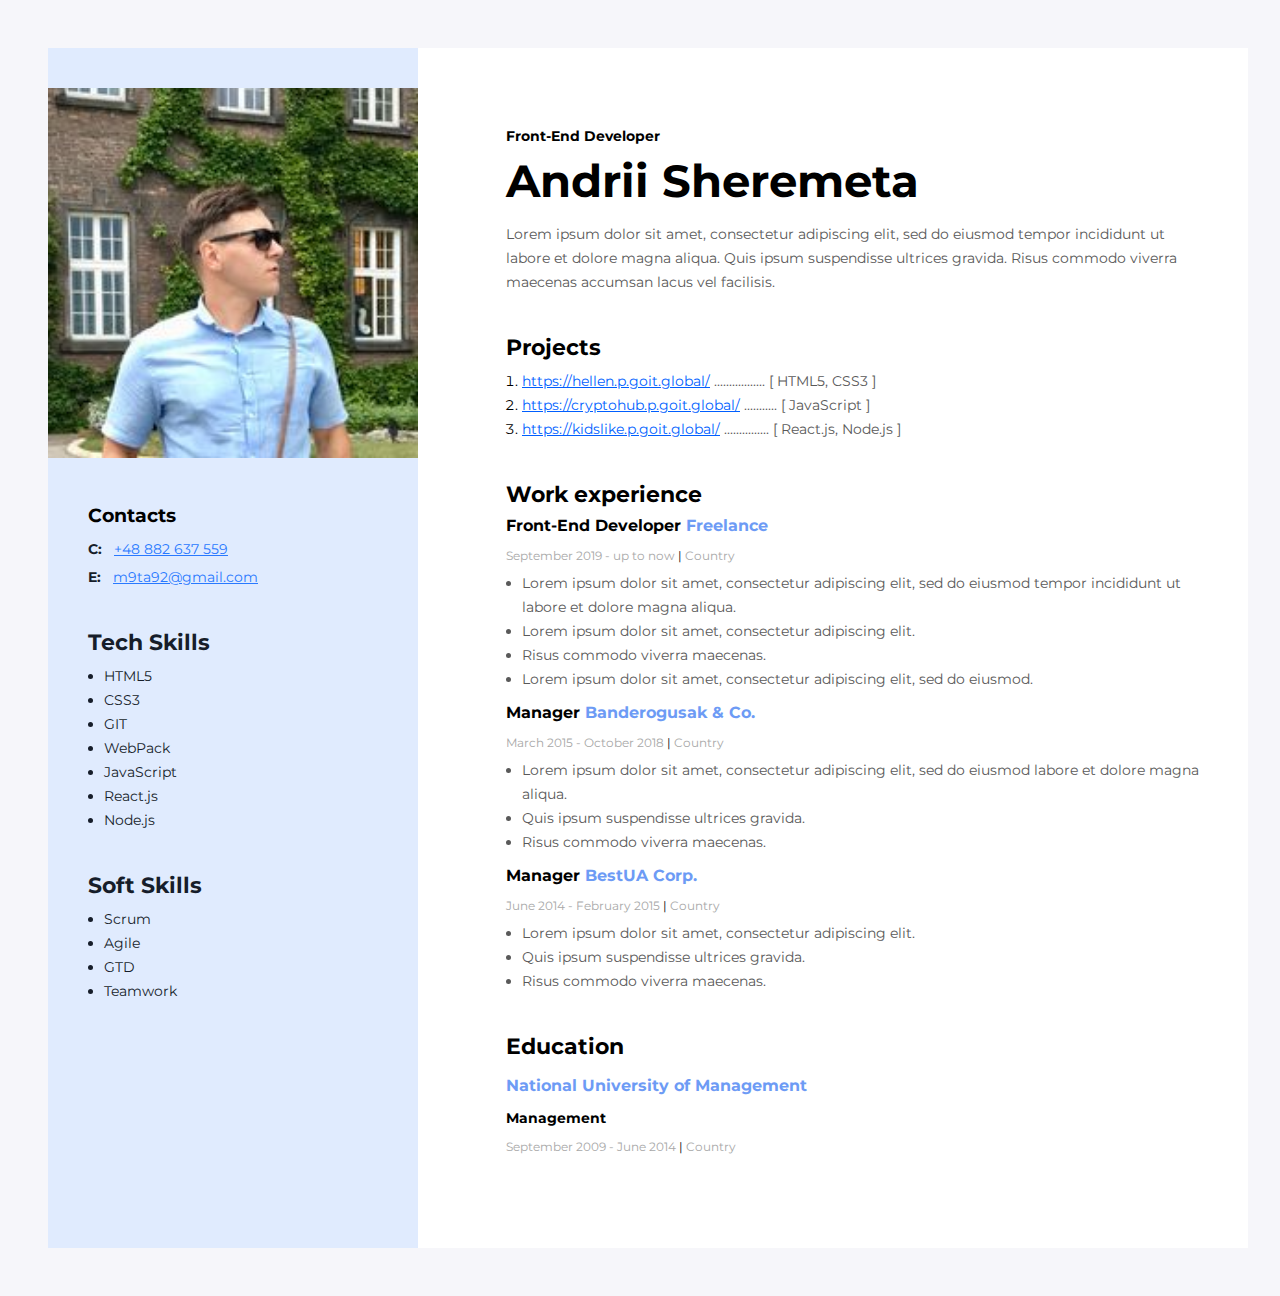
==== index.html @ d18125f0 "Add files via upload" ====
<!DOCTYPE html>
<html lang="en">

<head>
    <meta charset="UTF-8">
    <meta name="viewport" content="width=device-width, initial-scale=1.0">
    <title>my_resume</title>

    <link rel="preconnect" href="https://fonts.googleapis.com">
    <link rel="preconnect" href="https://fonts.gstatic.com" crossorigin>
    <link href="https://fonts.googleapis.com/css2?family=Montserrat:ital,wght@0,100..900;1,100..900&display=swap"
        rel="stylesheet">
    <link rel="stylesheet" href="css/styles.css">
</head>

<body>
    <!-- Wrapper -->
    <div class="wrapper">
        <!--Main content-->
        <div class="main-content">
            <!--My info-->
            <div class="my-info">
                <h2 class="my-profession">Front-End Developer</h2>
                <h1 class="my-name">Andrii Sheremeta</h1>
                <P class="my-descr">Lorem ipsum dolor sit amet, consectetur adipiscing elit, sed do eiusmod tempor
                    incididunt ut labore
                    et dolore magna aliqua. Quis ipsum suspendisse ultrices gravida. Risus commodo viverra maecenas
                    accumsan lacus vel facilisis. </P>
            </div>
            <!--My projects-->
            <div class="my-projects">
                <h3 class="my-projects-title">Projects</h3>
                <ol class="my-projects-list">
                    <li class="my-projects-item">
                        <a class="my-projects-item-link" href="https://hellen.p.goit.global/"
                            target="_blank">https://hellen.p.goit.global/</a>

                        <span class="my-projects-item-tech">.................
                            [ HTML5, CSS3 ]</span>
                    </li>
                    <li class="my-projects-item">
                        <a class="my-projects-item-link" href="https://cryptohub.p.goit.global/"
                            target="_blank">https://cryptohub.p.goit.global/</a>
                        <span class="my-projects-item-tech">...........
                            [ JavaScript ]</span>

                    </li>
                    <li class="my-projects-item">
                        <a class="my-projects-item-link" href="https://kidslike.p.goit.global/"
                            target="_blank">https://kidslike.p.goit.global/</a>
                        <span class="my-projects-item-tech">...............
                            [ React.js, Node.js ]</span>

                    </li>
                </ol>
            </div>
            <!--Work experience-->
            <div class="work-experience">
                <h3 class="work-experience-title">Work experience</h3>
                <!--Company 1-->
                <div class="work-experience-container">
                    <h4 class="work-experience-company">Front-End Developer <span class="company-name">Freelance</span>
                    </h4>
                    <p class="work-experience-period">September 2019 - up to now <span
                            class="work-experience-period-separator">|</span> Country</p>
                    <ul class="work-experience-duties-list">
                        <li class="work-experience-duties-item">Lorem ipsum dolor sit amet, consectetur adipiscing elit,
                            sed do eiusmod tempor incididunt ut
                            labore et dolore magna aliqua. </li>
                        <li class="work-experience-duties-item">Lorem ipsum dolor sit amet, consectetur adipiscing elit.
                        </li>
                        <li class="work-experience-duties-item">Risus commodo viverra maecenas. </li>
                        <li class="work-experience-duties-item">Lorem ipsum dolor sit amet, consectetur adipiscing elit,
                            sed do eiusmod.</li>
                    </ul>
                </div>
                <!--Company 2-->
                <div class="work-experience-container">
                    <h4 class="work-experience-company">Manager <span class="company-name">Banderogusak & Co.</span>
                    </h4>
                    <p class="work-experience-period">March 2015 - October 2018 <span
                            class="work-experience-period-separator">|</span> Country</p>
                    <ul class="work-experience-duties-list">
                        <li class="work-experience-duties-item">Lorem ipsum dolor sit amet, consectetur adipiscing elit,
                            sed do eiusmod labore et dolore
                            magna aliqua.</li>
                        <li class="work-experience-duties-item">Quis ipsum suspendisse ultrices gravida.</li>
                        <li class="work-experience-duties-item">Risus commodo viverra maecenas. </li>
                    </ul>
                </div>
                <!--Company 3-->
                <div class="work-experience-container">
                    <h4 class="work-experience-company">Manager <span class="company-name">BestUA Corp.</span></h4>
                    <p class="work-experience-period">June 2014 - February 2015 <span
                            class="work-experience-period-separator">|</span> Country</p>
                    <ul class="work-experience-duties-list">
                        <li class="work-experience-duties-item">Lorem ipsum dolor sit amet, consectetur adipiscing elit.
                        </li>
                        <li class="work-experience-duties-item">Quis ipsum suspendisse ultrices gravida.</li>
                        <li class="work-experience-duties-item">Risus commodo viverra maecenas. </li>
                    </ul>
                </div>
            </div>
            <!--Education-->
            <div class="education">
                <h3 class="education-title">Education</h3>
                <p class="education-school">National University of Management</p>
                <p class="education-profession">Management</p>
                <p class="education-period">September 2009 - June 2014
                    <span class="education-period-separator">|</span>
                    Country
                </p>
            </div>
        </div>
        <!--Sidebar-->
        <aside class="sidebar">
            <img src="img/my photo.jpg" alt="My photo" width="370">
            <div class="sidebar-content">

                <!--Contacts-->
                <div class="contacts-container">
                    <h3 class="contacts-title">Contacts</h3>
                    <p class="contacts-item">
                        <span class="contacts-type">C:</span>
                        <a class="contacts-link" href="tel:+48882637559">+48 882 637 559</a>
                    </p>
                    <p class="contacts-item">
                        <span class="contacts-type">E:</span>
                        <a class="contacts-link" href="m9ta92@gmail.com">m9ta92@gmail.com</a>
                    </p>
                </div>
                <!--Tech skills-->
                <div class="tech-skills">
                    <h3 class="tech-skills-title">Tech Skills</h3>
                    <ul class="tech-skills-list">
                        <li class="tech-skills-list-item">HTML5</li>
                        <li class="tech-skills-list-item">CSS3</li>
                        <li class="tech-skills-list-item">GIT</li>
                        <li class="tech-skills-list-item">WebPack</li>
                        <li class="tech-skills-list-item">JavaScript</li>
                        <li class="tech-skills-list-item">React.js</li>
                        <li class="tech-skills-list-item">Node.js</li>
                    </ul>
                </div>
                <!--Soft Skills-->
                <div class="soft-skills">
                    <h3 class="soft-skills-title">Soft Skills</h3>
                    <ul class="soft-skills-list">
                        <li class="soft-skills-list-item">Scrum</li>
                        <li class="soft-skills-list-item">Agile</li>
                        <li class="soft-skills-list-item">GTD</li>
                        <li class="soft-skills-list-item">Teamwork</li>
                    </ul>
                </div>
            </div>
        </aside>
    </div>
</body>

</html>
---- css/styles.css ----
body {
    background: #F6F6FA;
    padding: 40px 40px 40px 40px;
    font-family: "Montserrat", sans-serif;
}

ul {
    margin-top: 0;
    margin-bottom: 0;
}

ol {
    margin-top: 0;
    margin-bottom: 0;
}

.wrapper {
    background-color: white;
    display: flex;
    flex-direction: row-reverse;
    width: 1200px;
    height: 1200px;
    margin: 0 auto;
}

.main-content {
    padding-left: 88px;
    padding-top: 80px;
    padding-right: 40px;
    padding-bottom: 80px;
    box-sizing: border-box;
}

.sidebar {
    background-color: #E0EBFE;
    padding-top: 40px;
    padding-bottom: 40 px;
    box-sizing: border-box;
    width: 370px;
}

.sidebar-content {
    padding-left: 40px;
    padding-top: 40px;
    padding-right: 40px;
    box-sizing: border-box;
}

.contacts-title {
    color: #161D2A font-size: 22px;
    line-height: 27px;
    font-weight: 700;
    margin-top: 0;
    margin-bottom: 8px;
}

.contacts-type {
    font-family: 'Montserrat';
    font-style: normal;
    font-weight: 700;
    font-size: 14px;
    line-height: 24px;
    color: #161D2A;
    margin-right: 8px;
}

.contacts-link {
    font-family: 'Montserrat';
    font-style: normal;
    font-weight: 400;
    font-size: 14px;
    line-height: 24px;
    color: #2979ff;
}

.contacts-item {
    margin-top: 0;
    margin-bottom: 4px;
}

.contacts-container {
    margin-bottom: 40px;
}

.tech-skills {
    margin-bottom: 40px;

}

.tech-skills-title {
    font-family: 'Montserrat';
    font-style: normal;
    font-weight: 700;
    font-size: 22px;
    line-height: 27px;
    color: #161D2A;
    margin-top: 0;
    margin-bottom: 8px;
}

.tech-skills-list {
    padding-left: 16px;
    font-family: 'Montserrat';
    font-style: normal;
    font-weight: 400;
    font-size: 14px;
    line-height: 24px;
    color: #161D2A;
}

.tech-skills-list-item {
    font-family: 'Montserrat';
    font-style: normal;
    font-weight: 400;
    font-size: 14px;
    line-height: 24px;
    color: #161D2A;
}

.soft-skills {
    margin-bottom: 40px;
}

.soft-skills-title {
    font-family: 'Montserrat';
    font-style: normal;
    font-weight: 700;
    font-size: 22px;
    line-height: 27px;
    color: #161D2A;
    margin-top: 0;
    margin-bottom: 8px;
}

.soft-skills-list {
    font-family: 'Montserrat';
    font-style: normal;
    font-weight: 400;
    font-size: 14px;
    line-height: 24px;
    color: #161D2A;
    padding-left: 16px;
}

.soft-skills-list-item {
    font-family: 'Montserrat';
    font-style: normal;
    font-weight: 400;
    font-size: 14px;
    line-height: 24px;
    color: #161D2A;
}

/* Main content staly */

.my-profession {
    font-weight: 700;
    font-size: 14px;
    line-height: 17px;
    color: #000000;

    margin-top: 0;
    margin-bottom: 8px;
}

.my-name {
    font-weight: 700;
    font-size: 45px;
    line-height: 55px;
    color: #000000;
    margin-top: 0;
    margin-bottom: 12px;
}

.my-descr {
    font-weight: 400;
    font-size: 14px;
    line-height: 24px;
    color: #595959;
}

.my-info {
    margin-bottom: 40px;
}

/* My projects */

.my-projects-title {
    font-weight: 700;
    font-size: 22px;
    line-height: 27px;
    color: #000000;
    margin-top: 0;
    margin-bottom: 8px;
}

.my-projects-list {
    padding-left: 16px;
    font-family: 'Montserrat';
    font-style: normal;
    font-weight: 700;
    font-size: 14px;
    line-height: 24px;


}

.my-projects-item {
    font-weight: 400;
    font-size: 14px;
    line-height: 24px;
}

.my-projects-item-link {
    font-weight: 400;
    font-size: 14px;
    line-height: 24px;
    text-decoration-line: underline;
    color: #005FFF;
}

.my-projects-item-tech {
    font-weight: 400;
    font-size: 14px;
    line-height: 24px;
    color: #595959;
}

.my-projects {
    margin-bottom: 40px;
}

/* Work Experience */

.work-experience-title {
    font-weight: 700;
    font-size: 22px;
    line-height: 27px;
    color: #000000;
    margin-top: 0;
    margin-bottom: 8px;
}

.work-experience-company {
    font-weight: 700;
    font-size: 16px;
    line-height: 20px;
    color: #000000;
    margin-top: 0;
    margin-bottom: 12px;
}

.company-name {
    color: #6D9BF5;
}

.work-experience-period {
    font-weight: 400;
    font-size: 12px;
    line-height: 15px;
    color: #A8A8A8;
    margin-bottom: 8px;
}

.work-experience-period-separator {
    color: #000000;

}


.work-experience-duties-list {
    padding-left: 16px;
}

.work-experience-duties-item {
    font-weight: 400;
    font-size: 14px;
    line-height: 24px;
    color: #595959;
}

.work-experience-container {
    margin-bottom: 12px;
}

.work-experience {
    margin-bottom: 40px;
}

/* Education */

.education-title {
    font-weight: 700;
    font-size: 22px;
    line-height: 27px;
    color: #000000;
    margin-top: 0;
    margin-bottom: 8px;
}

.education-school {
    font-weight: 700;
    font-size: 16px;
    line-height: 20px;
    color: #6D9BF5;
    margin-bottom: 8px;
}

.education-profession {
    font-weight: 700;
    font-size: 14px;
    line-height: 17px;
    color: #000000;
    margin-bottom: 8px;
}

.education-period {
    font-weight: 400;
    font-size: 12px;
    line-height: 15px;
    color: #A8A8A8;
}

.education-period-separator {
    color: #000000;
}
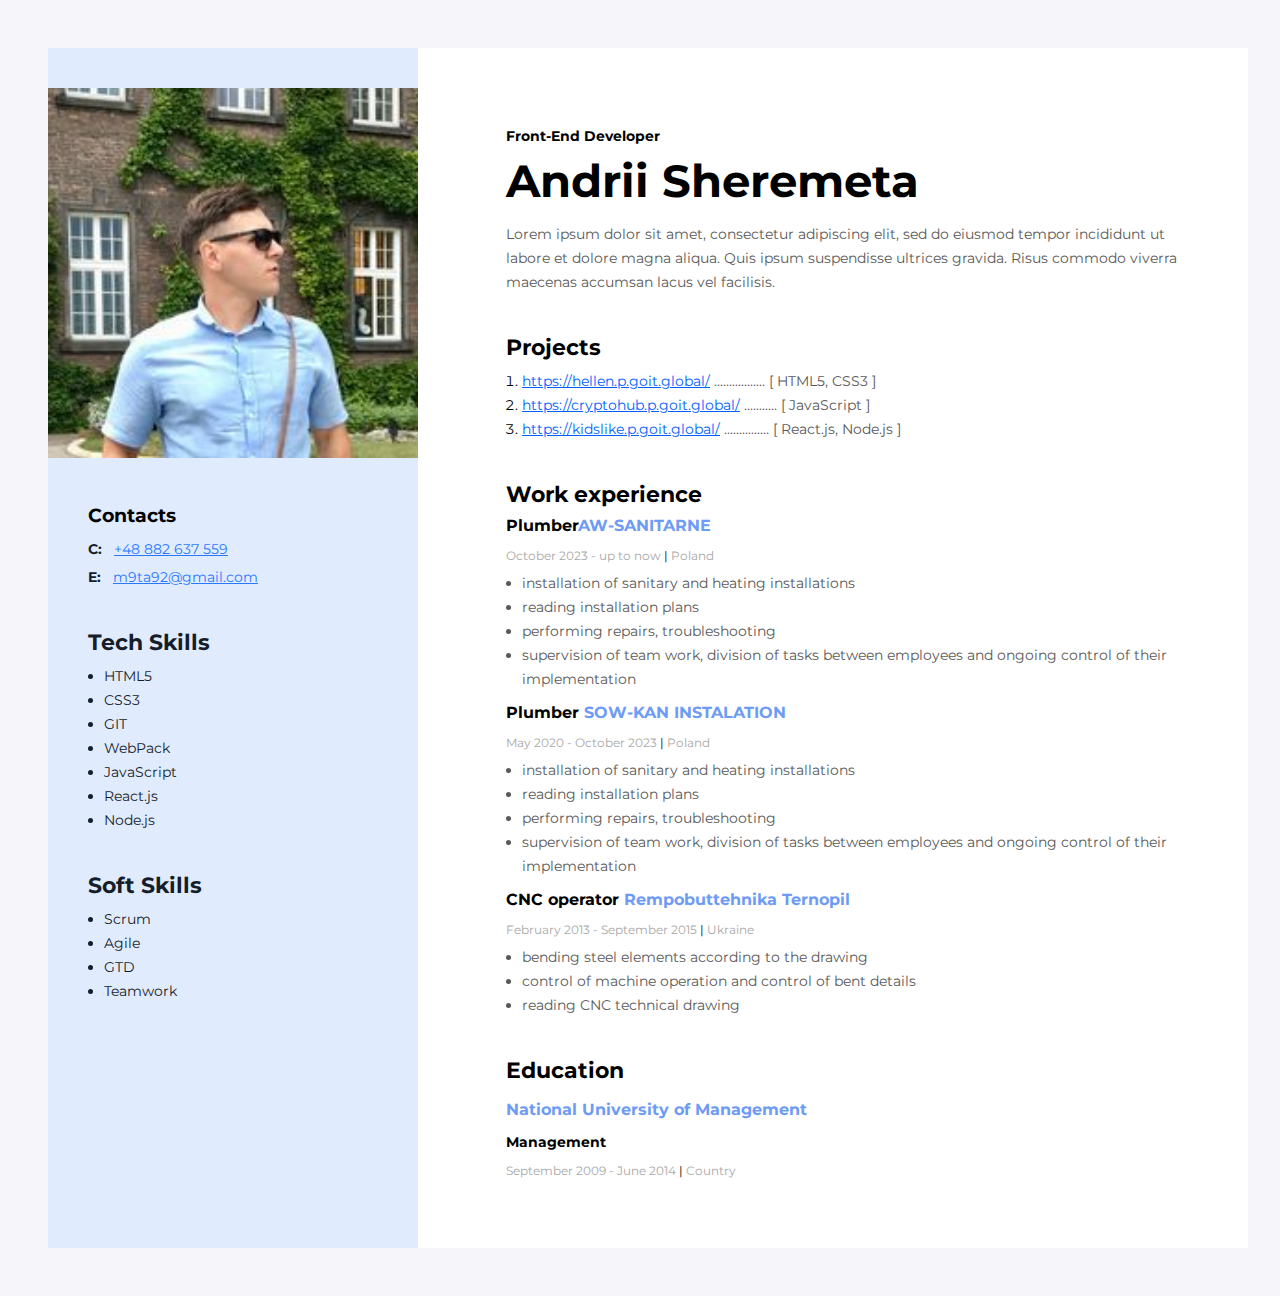
==== commit 5c54de38: "Add files via upload" ====
--- a/index.html
+++ b/index.html
@@ -59,45 +59,43 @@
                 <h3 class="work-experience-title">Work experience</h3>
                 <!--Company 1-->
                 <div class="work-experience-container">
-                    <h4 class="work-experience-company">Front-End Developer <span class="company-name">Freelance</span>
+                    <h4 class="work-experience-company">Plumber<span class="company-name">AW-SANITARNE</span>
                     </h4>
-                    <p class="work-experience-period">September 2019 - up to now <span
-                            class="work-experience-period-separator">|</span> Country</p>
+                    <p class="work-experience-period">October 2023 - up to now <span
+                            class="work-experience-period-separator">|</span> Poland</p>
                     <ul class="work-experience-duties-list">
-                        <li class="work-experience-duties-item">Lorem ipsum dolor sit amet, consectetur adipiscing elit,
-                            sed do eiusmod tempor incididunt ut
-                            labore et dolore magna aliqua. </li>
-                        <li class="work-experience-duties-item">Lorem ipsum dolor sit amet, consectetur adipiscing elit.
-                        </li>
-                        <li class="work-experience-duties-item">Risus commodo viverra maecenas. </li>
-                        <li class="work-experience-duties-item">Lorem ipsum dolor sit amet, consectetur adipiscing elit,
-                            sed do eiusmod.</li>
+                        <li class="work-experience-duties-item">installation of sanitary and heating installations</li>
+                        <li class="work-experience-duties-item">reading installation plans</li>
+                        <li class="work-experience-duties-item">performing repairs, troubleshooting</li>
+                        <li class="work-experience-duties-item">supervision of team work, division of tasks between
+                            employees and ongoing control of their implementation</li>
                     </ul>
                 </div>
                 <!--Company 2-->
                 <div class="work-experience-container">
-                    <h4 class="work-experience-company">Manager <span class="company-name">Banderogusak & Co.</span>
+                    <h4 class="work-experience-company">Plumber <span class="company-name">SOW-KAN INSTALATION</span>
                     </h4>
-                    <p class="work-experience-period">March 2015 - October 2018 <span
-                            class="work-experience-period-separator">|</span> Country</p>
+                    <p class="work-experience-period">May 2020 - October 2023 <span
+                            class="work-experience-period-separator">|</span> Poland</p>
                     <ul class="work-experience-duties-list">
-                        <li class="work-experience-duties-item">Lorem ipsum dolor sit amet, consectetur adipiscing elit,
-                            sed do eiusmod labore et dolore
-                            magna aliqua.</li>
-                        <li class="work-experience-duties-item">Quis ipsum suspendisse ultrices gravida.</li>
-                        <li class="work-experience-duties-item">Risus commodo viverra maecenas. </li>
+                        <li class="work-experience-duties-item">installation of sanitary and heating installations</li>
+                        <li class="work-experience-duties-item">reading installation plans</li>
+                        <li class="work-experience-duties-item">performing repairs, troubleshooting</li>
+                        <li class="work-experience-duties-item">supervision of team work, division of tasks between
+                            employees and ongoing control of their implementation</li>
                     </ul>
                 </div>
                 <!--Company 3-->
                 <div class="work-experience-container">
-                    <h4 class="work-experience-company">Manager <span class="company-name">BestUA Corp.</span></h4>
-                    <p class="work-experience-period">June 2014 - February 2015 <span
-                            class="work-experience-period-separator">|</span> Country</p>
+                    <h4 class="work-experience-company">CNC operator <span class="company-name">Rempobuttehnika
+                            Ternopil</span></h4>
+                    <p class="work-experience-period">February 2013 - September 2015 <span
+                            class="work-experience-period-separator">|</span> Ukraine</p>
                     <ul class="work-experience-duties-list">
-                        <li class="work-experience-duties-item">Lorem ipsum dolor sit amet, consectetur adipiscing elit.
+                        <li class="work-experience-duties-item">bending steel elements according to the drawing</li>
+                        <li class="work-experience-duties-item">control of machine operation and control of bent details
                         </li>
-                        <li class="work-experience-duties-item">Quis ipsum suspendisse ultrices gravida.</li>
-                        <li class="work-experience-duties-item">Risus commodo viverra maecenas. </li>
+                        <li class="work-experience-duties-item">reading CNC technical drawing</li>
                     </ul>
                 </div>
             </div>
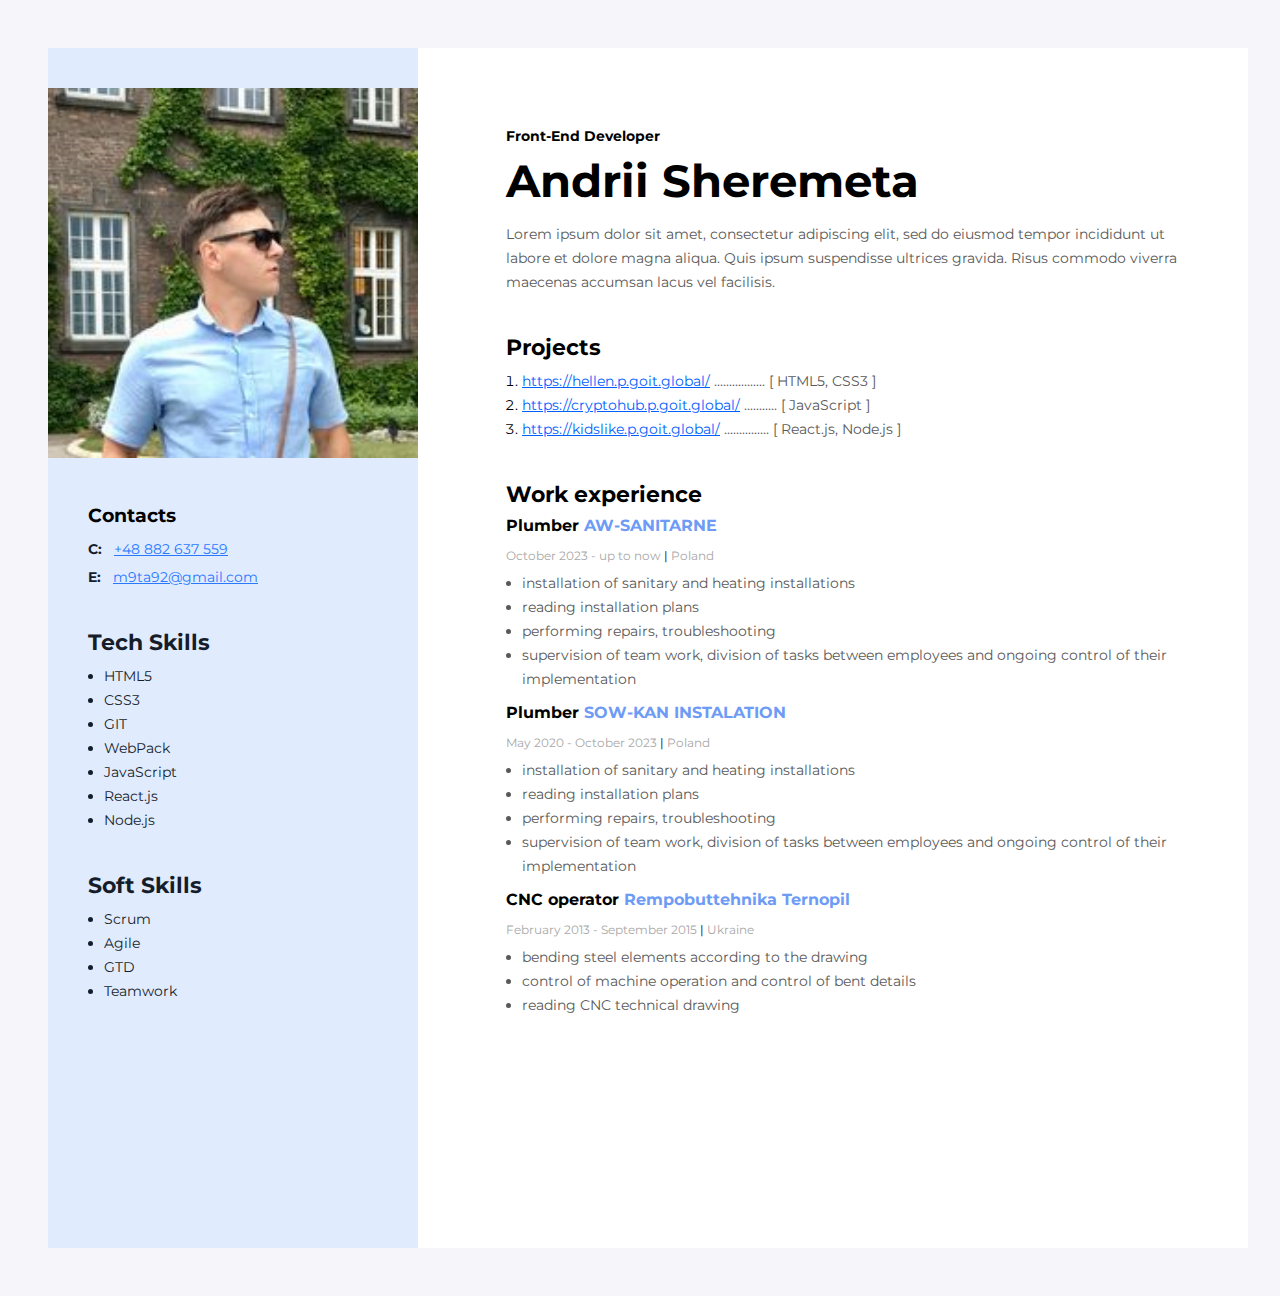
==== commit 14141538: "Update index.html" ====
--- a/index.html
+++ b/index.html
@@ -59,7 +59,7 @@
                 <h3 class="work-experience-title">Work experience</h3>
                 <!--Company 1-->
                 <div class="work-experience-container">
-                    <h4 class="work-experience-company">Plumber<span class="company-name">AW-SANITARNE</span>
+                    <h4 class="work-experience-company">Plumber <span class="company-name">AW-SANITARNE</span>
                     </h4>
                     <p class="work-experience-period">October 2023 - up to now <span
                             class="work-experience-period-separator">|</span> Poland</p>
@@ -100,15 +100,7 @@
                 </div>
             </div>
             <!--Education-->
-            <div class="education">
-                <h3 class="education-title">Education</h3>
-                <p class="education-school">National University of Management</p>
-                <p class="education-profession">Management</p>
-                <p class="education-period">September 2009 - June 2014
-                    <span class="education-period-separator">|</span>
-                    Country
-                </p>
-            </div>
+            
         </div>
         <!--Sidebar-->
         <aside class="sidebar">
@@ -155,4 +147,4 @@
     </div>
 </body>
 
-</html>+</html>
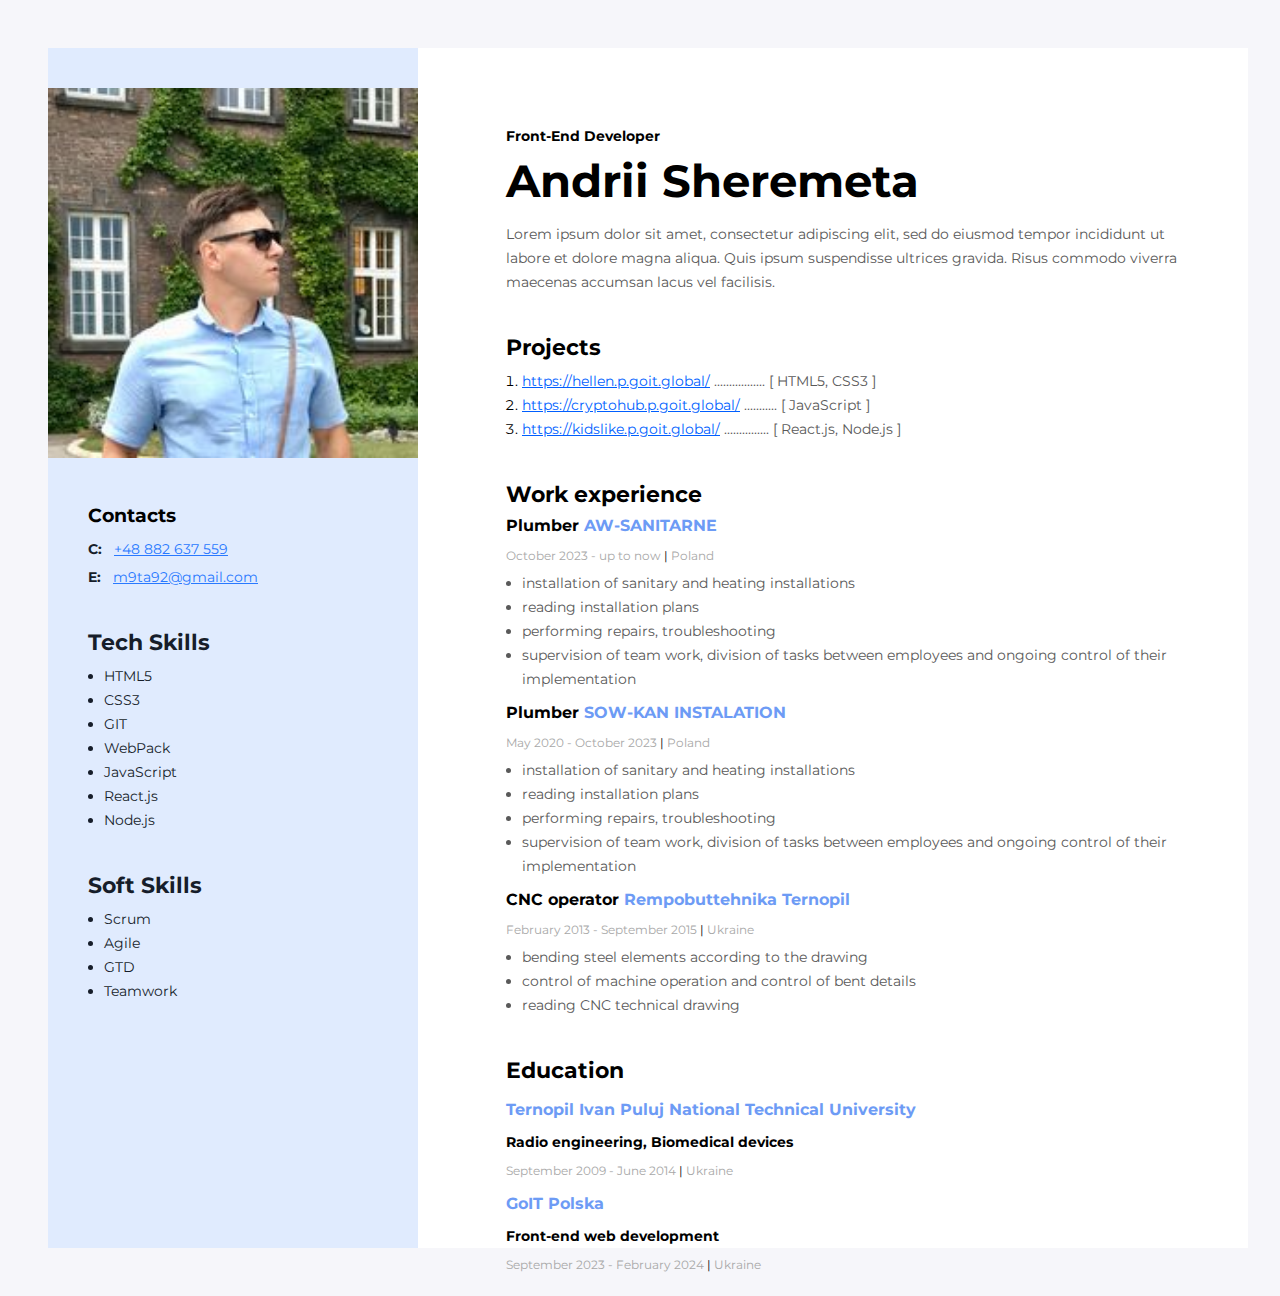
==== commit 34ef7806: "Update index.html" ====
--- a/index.html
+++ b/index.html
@@ -100,7 +100,23 @@
                 </div>
             </div>
             <!--Education-->
-            
+            <div class="education">
+                <h3 class="education-title">Education</h3>
+
+                <!-- 1 -->
+                <p class="education-school">Ternopil Ivan Puluj National Technical University</p>
+                <p class="education-profession">Radio engineering, Biomedical devices</p>
+                <p class="education-period">September 2009 - June 2014
+                    <span class="education-period-separator">|</span>
+                    Ukraine
+                </p>
+                <!-- 2 -->
+                <p class="education-school">GoIT Polska</p>
+                <p class="education-profession">Front-end web development</p>
+                <p class="education-period">September 2023 - February 2024
+                    <span class="education-period-separator">|</span>
+                    Ukraine
+            </div>
         </div>
         <!--Sidebar-->
         <aside class="sidebar">
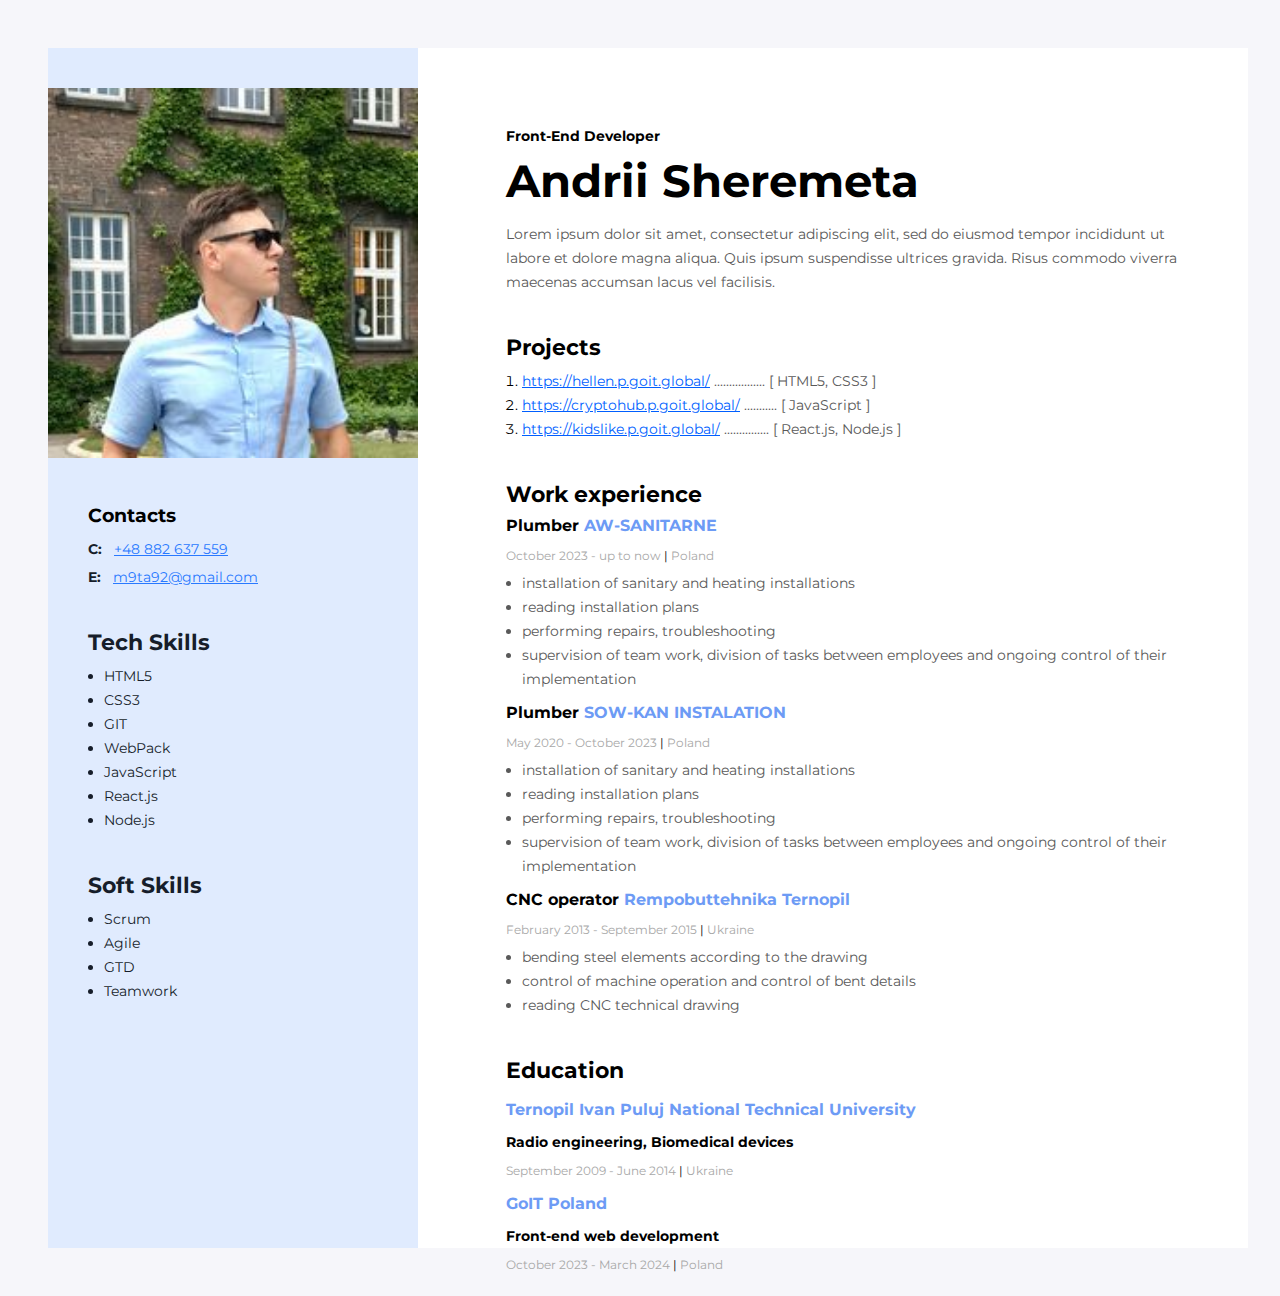
==== commit c1d8cf92: "Add files via upload" ====
--- a/index.html
+++ b/index.html
@@ -102,7 +102,6 @@
             <!--Education-->
             <div class="education">
                 <h3 class="education-title">Education</h3>
-
                 <!-- 1 -->
                 <p class="education-school">Ternopil Ivan Puluj National Technical University</p>
                 <p class="education-profession">Radio engineering, Biomedical devices</p>
@@ -111,11 +110,11 @@
                     Ukraine
                 </p>
                 <!-- 2 -->
-                <p class="education-school">GoIT Polska</p>
+                <p class="education-school">GoIT Poland</p>
                 <p class="education-profession">Front-end web development</p>
-                <p class="education-period">September 2023 - February 2024
+                <p class="education-period">October 2023 - March 2024
                     <span class="education-period-separator">|</span>
-                    Ukraine
+                    Poland
             </div>
         </div>
         <!--Sidebar-->
@@ -163,4 +162,4 @@
     </div>
 </body>
 
-</html>
+</html>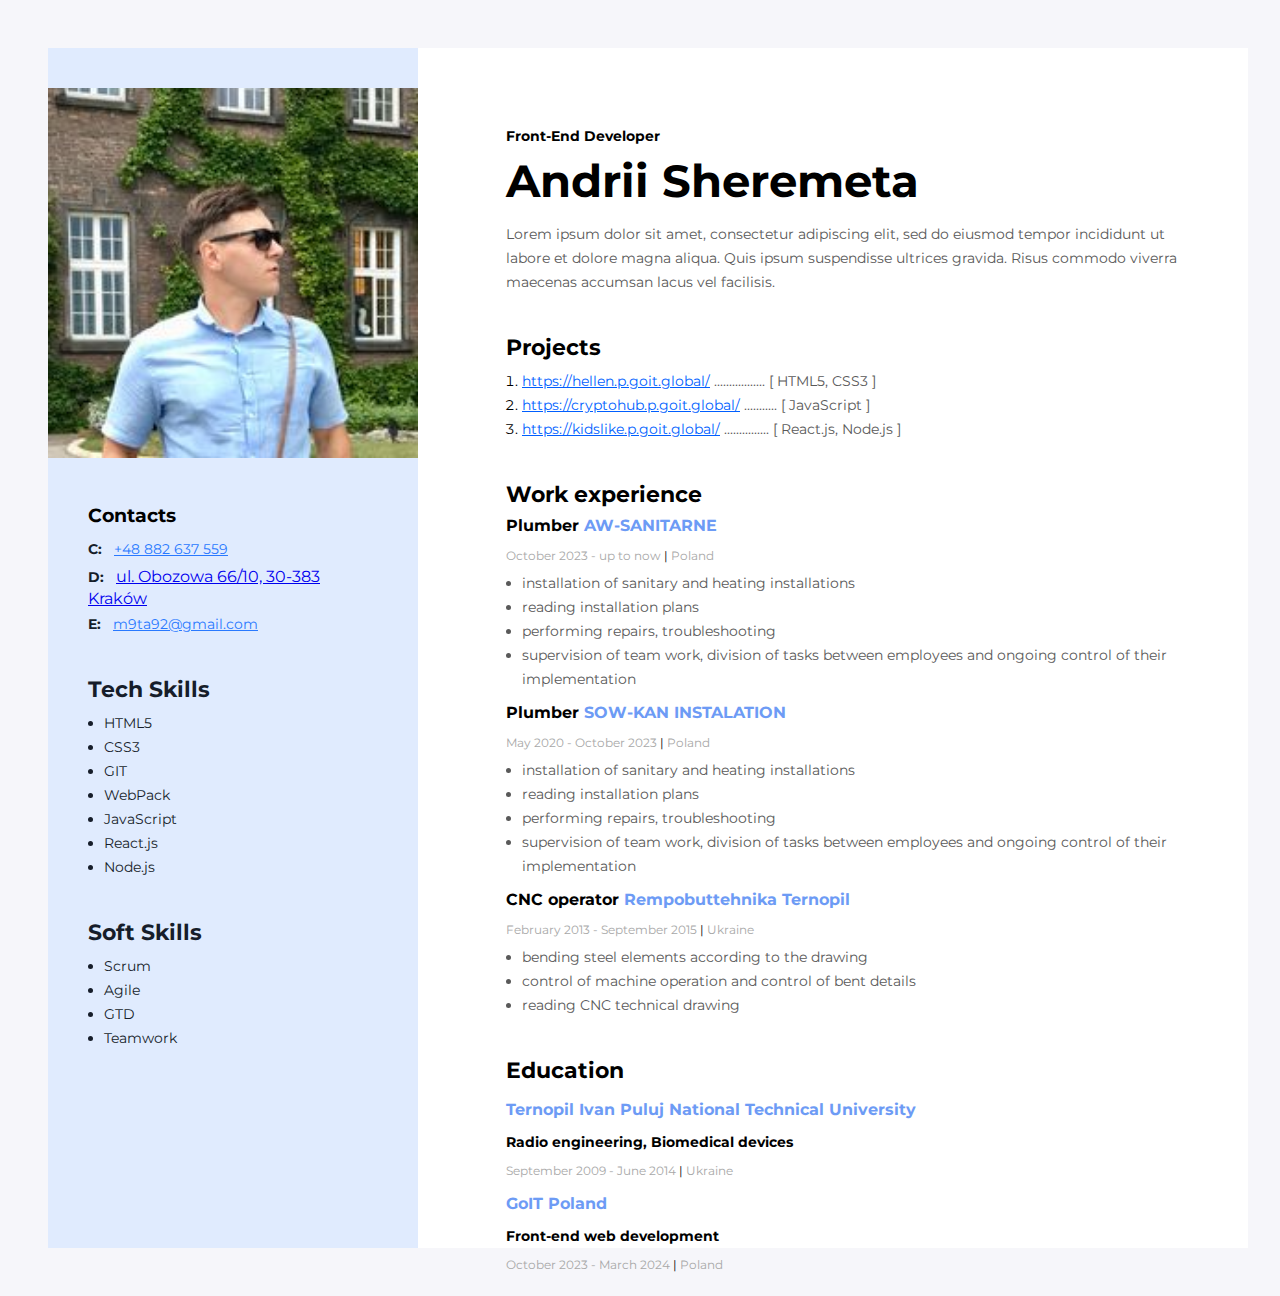
==== commit bb33918f: "Add files via upload" ====
--- a/index.html
+++ b/index.html
@@ -129,6 +129,13 @@
                         <span class="contacts-type">C:</span>
                         <a class="contacts-link" href="tel:+48882637559">+48 882 637 559</a>
                     </p>
+
+                    <p class="contacts-item">
+                        <span class="contacts-type">D:</span>
+                        <a href="https://maps.app.goo.gl/ogVHrDyvKFqKVFa96" target="_blank">ul. Obozowa 66/10, 30-383
+                            Kraków</a>
+                    </p>
+
                     <p class="contacts-item">
                         <span class="contacts-type">E:</span>
                         <a class="contacts-link" href="m9ta92@gmail.com">m9ta92@gmail.com</a>
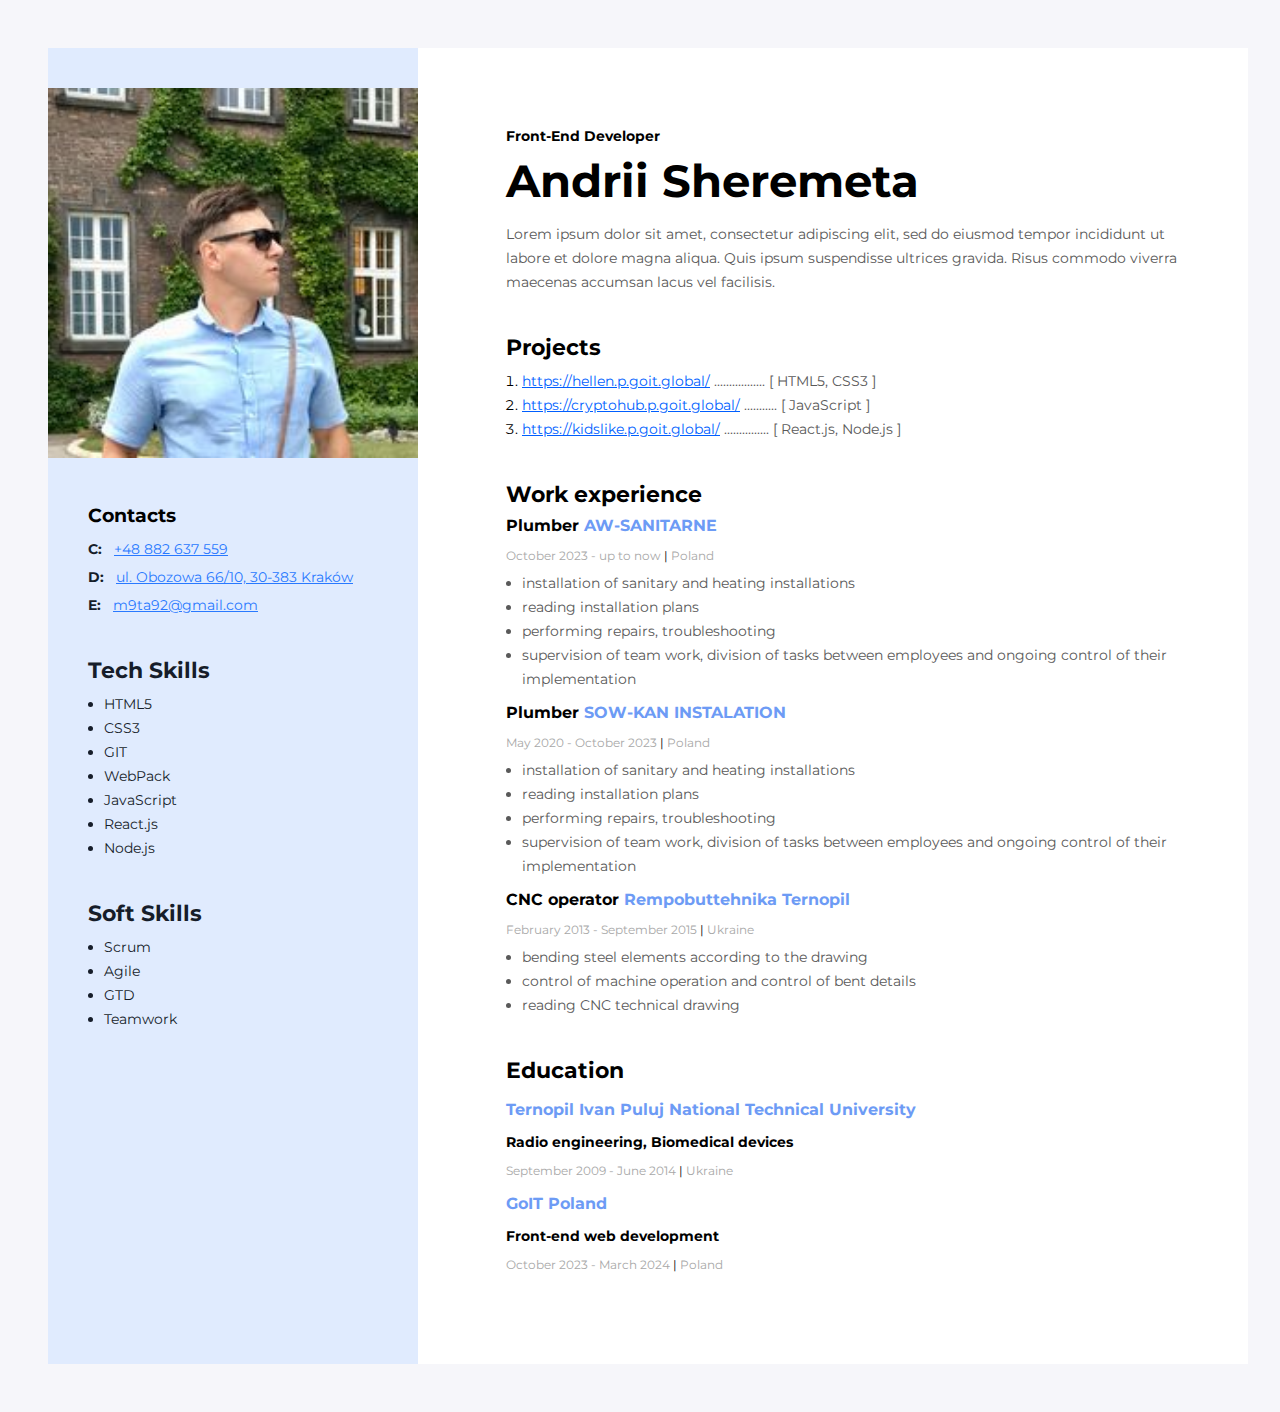
==== commit b67de0e4: "Add files via upload" ====
--- a/index.html
+++ b/index.html
@@ -132,7 +132,7 @@
 
                     <p class="contacts-item">
                         <span class="contacts-type">D:</span>
-                        <a href="https://maps.app.goo.gl/ogVHrDyvKFqKVFa96" target="_blank">ul. Obozowa 66/10, 30-383
+                        <a class="contacts-link" href="https://maps.app.goo.gl/ogVHrDyvKFqKVFa96" target="_blank">ul. Obozowa 66/10, 30-383
                             Kraków</a>
                     </p>
 
--- a/css/styles.css
+++ b/css/styles.css
@@ -19,7 +19,6 @@
     display: flex;
     flex-direction: row-reverse;
     width: 1200px;
-    height: 1200px;
     margin: 0 auto;
 }
 
